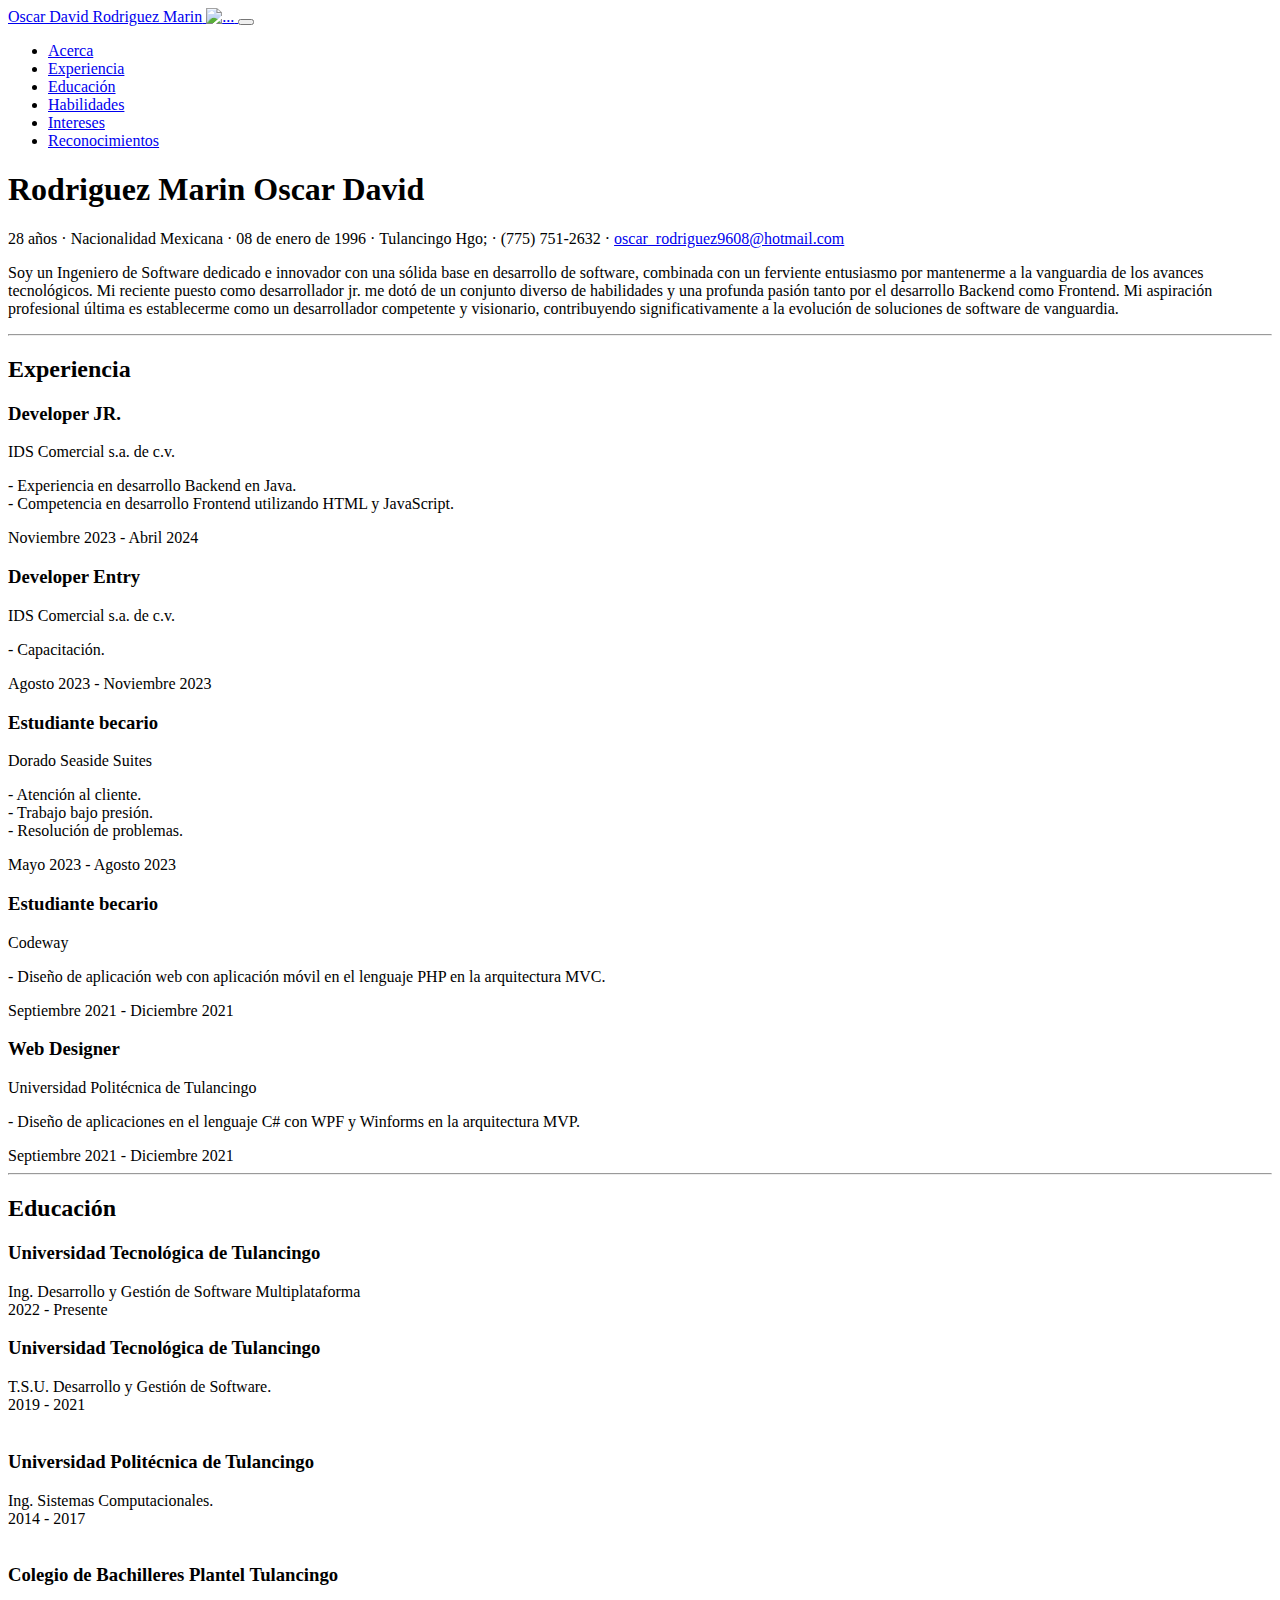
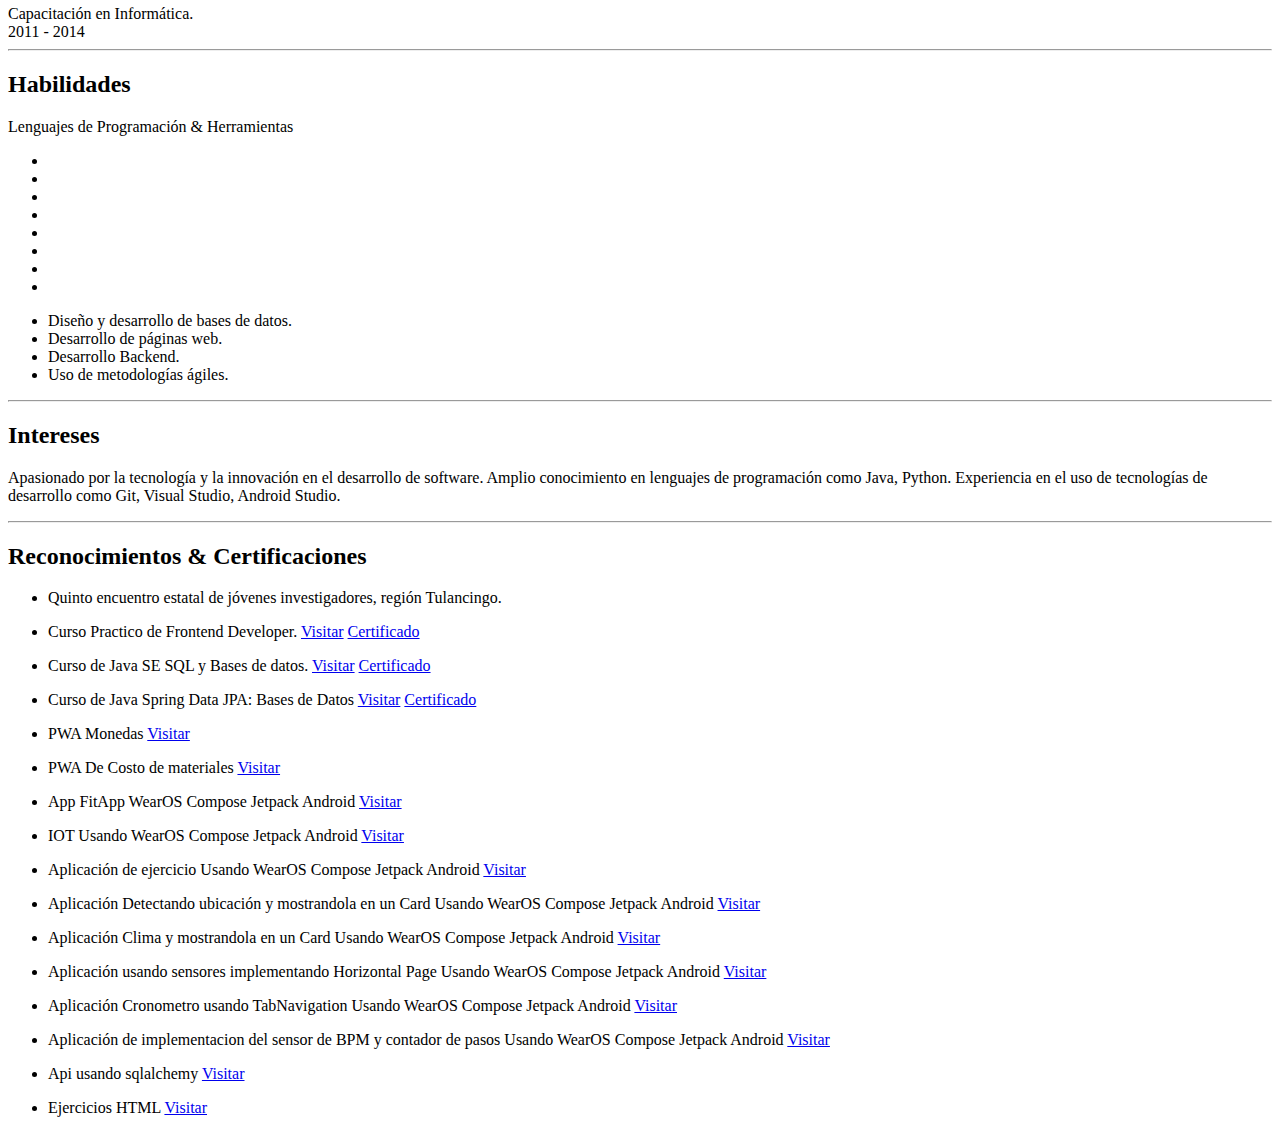
==== index.html @ 76d7041c "Update index.html" ====
<!DOCTYPE html>
<html lang="en">
<head>
    <meta charset="utf-8" />
    <meta name="viewport" content="width=device-width, initial-scale=1, shrink-to-fit=no" />
    <meta name="description" content="" />
    <meta name="author" content="" />
    <link rel="manifest" href="manifest.json" />  
    <title>CV</title>
    <link rel="icon" type="image/x-icon" href="assets/img/favicon.ico" />
    <!-- Font Awesome icons (free version)-->
    <script src="https://use.fontawesome.com/releases/v6.1.0/js/all.js" crossorigin="anonymous"></script>
    <!-- Google fonts-->
    <link href="https://fonts.googleapis.com/css?family=Saira+Extra+Condensed:500,700" rel="stylesheet" type="text/css" />
    <link href="https://fonts.googleapis.com/css?family=Muli:400,400i,800,800i" rel="stylesheet" type="text/css" />
    <!-- Core theme CSS (includes Bootstrap)-->
    <link href="css/styles.css" rel="stylesheet" />
    <script type="text/javascript" src="/js/cache.js"></script>
</head>
<body id="page-top">
    <!-- Navigation-->
      <nav class="navbar navbar-expand-lg navbar-dark bg-primary fixed-top" id="sideNav">
        <a class="navbar-brand js-scroll-trigger" href="#page-top">
            <span class="d-block d-lg-none">Oscar David Rodriguez Marin</span>
            <span class="d-none d-lg-block"><img class="img-fluid img-profile rounded-circle mx-auto mb-2" src="assets/img/profile.jpeg" alt="..." /></span>
        </a>
        <button class="navbar-toggler" type="button" data-bs-toggle="collapse" data-bs-target="#navbarResponsive" aria-controls="navbarResponsive" aria-expanded="false" aria-label="Toggle navigation"><span class="navbar-toggler-icon"></span></button>
        <div class="collapse navbar-collapse" id="navbarResponsive">
            <ul class="navbar-nav">
                <li class="nav-item"><a class="nav-link js-scroll-trigger" href="#about">Acerca</a></li>
                <li class="nav-item"><a class="nav-link js-scroll-trigger" href="#experience">Experiencia</a></li>
                <li class="nav-item"><a class="nav-link js-scroll-trigger" href="#education">Educación</a></li>
                <li class="nav-item"><a class="nav-link js-scroll-trigger" href="#skills">Habilidades</a></li>
                <li class="nav-item"><a class="nav-link js-scroll-trigger" href="#interests">Intereses</a></li>
                <li class="nav-item"><a class="nav-link js-scroll-trigger" href="#awards">Reconocimientos</a></li>
            </ul>
        </div>
    </nav>
    <!-- Page Content-->
    <div class="container-fluid p-0">
        <!-- About-->
        <section class="resume-section" id="about">
            <div class="resume-section-content">
                <h1 class="mb-0">
                    Rodriguez Marin 
                    <span class="text-primary">Oscar David</span>
                </h1>
                <div class="subheading mb-5">
                    28 años · Nacionalidad Mexicana · 08 de enero de 1996 · Tulancingo Hgo; · (775) 751-2632 ·
                    <a href="mailto:oscar_rodriguez9608@hotmail.com">oscar_rodriguez9608@hotmail.com</a>
                </div>
                <p class="lead mb-5">Soy un Ingeniero de Software dedicado e innovador con una sólida base en desarrollo de software, combinada con un ferviente entusiasmo por mantenerme a la vanguardia de los avances tecnológicos. Mi reciente puesto como desarrollador jr. me dotó de un conjunto diverso de habilidades y una profunda pasión tanto por el desarrollo Backend como Frontend. Mi aspiración profesional última es establecerme como un desarrollador competente y visionario, contribuyendo significativamente a la evolución de soluciones de software de vanguardia.</p>
                <div class="social-icons">
                    <a class="social-icon" href="https://www.linkedin.com/in/oscarrdz9608"><i class="fab fa-linkedin-in"></i></a>
                    <a class="social-icon" href="https://github.com/OscarRdz9608"><i class="fab fa-github"></i></a>
                    <a class="social-icon" href="https://www.facebook.com/0zzKaR?mibextid=ZbWKwL"><i class="fab fa-facebook-f"></i></a>
                </div>
            </div>
        </section>
        <hr class="m-0" />
        <!-- Experience-->
        <section class="resume-section" id="experience">
            <div class="resume-section-content">
                <h2 class="mb-5">Experiencia</h2>
                <div class="d-flex flex-column flex-md-row justify-content-between mb-5">
                    <div class="flex-grow-1">
                        <h3 class="mb-0">Developer JR.</h3>
                        <div class="subheading mb-3">IDS Comercial s.a. de c.v.</div>
                        <p>- Experiencia en desarrollo Backend en Java. <br>- Competencia en desarrollo Frontend utilizando HTML y JavaScript.</p>
                    </div>
                    <div class="flex-shrink-0"><span class="text-primary">Noviembre 2023 - Abril 2024</span></div>
                </div>
                <div class="d-flex flex-column flex-md-row justify-content-between mb-5">
                    <div class="flex-grow-1">
                        <h3 class="mb-0">Developer Entry</h3>
                        <div class="subheading mb-3">IDS Comercial s.a. de c.v.</div>
                        <p>- Capacitación.</p>
                    </div>
                    <div class="flex-shrink-0"><span class="text-primary">Agosto 2023 - Noviembre 2023</span></div>
                </div>
                <div class="d-flex flex-column flex-md-row justify-content-between mb-5">
                    <div class="flex-grow-1">
                        <h3 class="mb-0">Estudiante becario</h3>
                        <div class="subheading mb-3">Dorado Seaside Suites</div>
                        <p>- Atención al cliente. <br>- Trabajo bajo presión. <br>- Resolución de problemas.</p>
                    </div>
                    <div class="flex-shrink-0"><span class="text-primary">Mayo 2023 - Agosto 2023</span></div>
                </div>
                <div class="d-flex flex-column flex-md-row justify-content-between mb-5">
                    <div class="flex-grow-1">
                        <h3 class="mb-0">Estudiante becario</h3>
                        <div class="subheading mb-3">Codeway</div>
                        <p>- Diseño de aplicación web con aplicación móvil en el lenguaje PHP en la arquitectura MVC.</p>
                    </div>
                    <div class="flex-shrink-0"><span class="text-primary">Septiembre 2021 - Diciembre 2021</span></div>
                </div>
                <div class="d-flex flex-column flex-md-row justify-content-between mb-5">
                    <div class="flex-grow-1">
                        <h3 class="mb-0">Web Designer</h3>
                        <div class="subheading mb-3">Universidad Politécnica de Tulancingo</div>
                        <p>- Diseño de aplicaciones en el lenguaje C# con WPF y Winforms en la arquitectura MVP.</p>
                    </div>
                    <div class="flex-shrink-0"><span class="text-primary">Septiembre 2021 - Diciembre 2021</span></div>
                </div>
            </div>
        </section>
        <hr class="m-0" />
        <!-- Education-->
        <section class="resume-section" id="education">
            <div class="resume-section-content">
                <h2 class="mb-5">Educación</h2>
                <div class="d-flex flex-column flex-md-row justify-content-between mb-5">
                    <div class="flex-grow-1">
                        <h3 class="mb-0">Universidad Tecnológica de Tulancingo</h3>
                        <div class="subheading mb-3">Ing. Desarrollo y Gestión de Software Multiplataforma</div>
                    </div>
                    <div class="flex-shrink-0"><span class="text-primary">2022 - Presente</span></div>
                </div>
                <div class="d-flex flex-column flex-md-row justify-content-between mb-5">
                    <div class="flex-grow-1">
                        <h3 class="mb-0">Universidad Tecnológica de Tulancingo</h3>
                        <div class="subheading mb-3">T.S.U. Desarrollo y Gestión de Software.</div>
                    </div>
                    <div class="flex-shrink-0"><span class="text-primary">2019 - 2021</span></div>
                </div>
                <br>
                <div class="d-flex flex-column flex-md-row justify-content-between">
                    <div class="flex-grow-1">
                        <h3 class="mb-0">Universidad Politécnica de Tulancingo</h3>
                        <div class="subheading mb-3">Ing. Sistemas Computacionales.</div>
                    </div>
                    <div class="flex-shrink-0"><span class="text-primary">2014 - 2017</span></div>
                </div>
                <br>
                <div class="d-flex flex-column flex-md-row justify-content-between">
                    <div class="flex-grow-1">
                        <h3 class="mb-0">Colegio de Bachilleres Plantel Tulancingo</h3>
                        <div class="subheading mb-3">Capacitación en Informática.</div>
                    </div>
                    <div class="flex-shrink-0"><span class="text-primary">2011 - 2014</span></div>
                </div>
            </div>
        </section>
        <hr class="m-0" />
        <!-- Skills-->
        <section class="resume-section" id="skills">
            <div class="resume-section-content">
                <h2 class="mb-5">Habilidades</h2>
                <div class="subheading mb-3">Lenguajes de Programación & Herramientas</div>
                <ul class="list-inline dev-icons">
                    <li class="list-inline-item"><i class="fab fa-html5"></i></li>
                    <li class="list-inline-item"><i class="fab fa-css3-alt"></i></li>
                    <li class="list-inline-item"><i class="fab fa-js-square"></i></li>
                    <li class="list-inline-item"><i class="fab fa-php"></i></li>
                    <li class="list-inline-item"><i class="fab fa-java"></i></li>
                    <li class="list-inline-item"><i class="fab fa-python"></i></li>
                    <li class="list-inline-item"><i class="fab fa-android"></i></li>
                    <li class="list-inline-item"><i class="fas fa-database"></i></li>
                </ul>
               <ul class="fa-ul mb-0">
                    <li>
                        <span class="fa-li"><i class="fas fa-check"></i></span>
                        Diseño y desarrollo de bases de datos.
                    </li>
                    <li>
                        <span class="fa-li"><i class="fas fa-check"></i></span>
                        Desarrollo de páginas web.
                    </li>
                    <li>
                        <span class="fa-li"><i class="fas fa-check"></i></span>
                        Desarrollo Backend.
                    </li>
                    <li>
                        <span class="fa-li"><i class="fas fa-check"></i></span>
                        Uso de metodologías ágiles.
                    </li>
                </ul>
            </div>
        </section>
        <hr class="m-0" />
        <!-- Interests-->
        <section class="resume-section" id="interests">
            <div class="resume-section-content">
                <h2 class="mb-5">Intereses</h2>
                <p>Apasionado por la tecnología y la innovación en el desarrollo de software. Amplio conocimiento en lenguajes de programación como Java, Python. Experiencia en el uso de tecnologías de desarrollo como Git, Visual Studio, Android Studio.</p>                  
            </div>
        </section>
        <hr class="m-0" />
        <!-- Awards-->
        <section class="resume-section" id="awards">
            <div class="resume-section-content">
                <h2 class="mb-5">Reconocimientos & Certificaciones</h2>
                <ul class="fa-ul mb-0">
                    <li>
                        <span class="fa-li"><i class="fas fa-trophy text-warning"></i></span>
                        Quinto encuentro estatal de jóvenes investigadores, región Tulancingo.
                    </li>
                </ul>

                <ul class="fa-ul mb-0">
                    <li>
                        <span class="fa-li"><i class="fa fa-certificate"></i></span>
                        Curso Practico de Frontend Developer.
                        <a href="https://oscarrdz9608.github.io/frontend-developer-practico/">Visitar</a>
                        <a href="https://github.com/OscarRdz9608/frontend-developer-practico/blob/main/diploma-frontend-developer-practico.pdf">Certificado</a>  
                    </li>
                </ul>
                <ul class="fa-ul mb-0">
                    <li>
                        <span class="fa-li"><i class="fa fa-certificate"></i></span>
                        Curso de Java SE SQL y Bases de datos.
                        <a href="https://github.com/OscarRdz9608/Curso-de-Java-SE-SQL-y-Bases-de-datos">Visitar</a>
                        <a href="#">Certificado</a>  
                    </li>
                </ul>
                <ul class="fa-ul mb-0">
                    <li>
                        <span class="fa-li"><i class="fa fa-certificate"></i></span>
                        Curso de Java Spring Data JPA: Bases de Datos
                        <a href="https://github.com/OscarRdz9608/Curso-de-Java-Spring-Data-JPA">Visitar</a>
                        <a href="https://github.com/OscarRdz9608/Curso-de-Java-Spring-Data-JPA/blob/main/diploma-java-spring-data.pdf">Certificado</a>  
                    </li>
                </ul>
                <ul class="fa-ul mb-0">
                    <li>
                        <span class="fa-li"><i class="fa fa-certificate"></i></span>
                        PWA Monedas
                        <a href="https://github.com/OscarRdz9608/PWA_Materiales">Visitar</a>
                    </li>
                </ul>
                <ul class="fa-ul mb-0">
                    <li>
                        <span class="fa-li"><i class="fa fa-certificate"></i></span>
                        PWA De Costo de materiales
                        <a href="hhttps://github.com/OscarRdz9608/PWA-PaginaCostosMateriales">Visitar</a>
                    </li>
                </ul>
                <ul class="fa-ul mb-0">
                    <li>
                        <span class="fa-li"><i class="fa fa-certificate"></i></span>
                        App FitApp WearOS Compose Jetpack Android
                        <a href="https://github.com/OscarRdz9608/FitApp_Compose_UpdateTheme">Visitar</a>
                    </li>
                </ul>
                <ul class="fa-ul mb-0">
                    <li>
                        <span class="fa-li"><i class="fa fa-certificate"></i></span>
                        IOT Usando WearOS Compose Jetpack Android
                        <a href="https://github.com/OscarRdz9608/IoT-usando-Compose-for-Wear-OS-">Visitar</a>
                    </li>
                </ul><ul class="fa-ul mb-0">
                    <li>
                        <span class="fa-li"><i class="fa fa-certificate"></i></span>
                        Aplicación de ejercicio Usando WearOS Compose Jetpack Android
                        <a href="https://github.com/OscarRdz9608/FitApp_With_ComposeJetpakc_Mobile_WearOs">Visitar</a>
                    </li>
                </ul>
                <ul class="fa-ul mb-0">
                    <li>
                        <span class="fa-li"><i class="fa fa-certificate"></i></span>
                        Aplicación Detectando ubicación y mostrandola en un Card Usando WearOS Compose Jetpack Android
                        <a href="https://github.com/OscarRdz9608/Compose_WearOs_Ubication_inAppCard">Visitar</a>
                    </li>
                </ul>
                <ul class="fa-ul mb-0">
                    <li>
                        <span class="fa-li"><i class="fa fa-certificate"></i></span>
                        Aplicación Clima y mostrandola en un Card Usando WearOS Compose Jetpack Android
                        <a href="https://github.com/OscarRdz9608/Weather_With_ComposeJetpakc_WearOs">Visitar</a>
                    </li>
                </ul>
                <ul class="fa-ul mb-0">
                    <li>
                        <span class="fa-li"><i class="fa fa-certificate"></i></span>
                        Aplicación usando sensores implementando Horizontal Page Usando WearOS Compose Jetpack Android
                        <a href="https://github.com/OscarRdz9608/Horizontal_Page_WearOs-Sensors">Visitar</a>
                    </li>
                </ul>
                <ul class="fa-ul mb-0">
                    <li>
                        <span class="fa-li"><i class="fa fa-certificate"></i></span>
                        Aplicación Cronometro usando TabNavigation Usando WearOS Compose Jetpack Android
                        <a href="https://github.com/OscarRdz9608/-RateSensor_StepCounterSensor_WearOs-_With_Parameter">Visitar</a>
                    </li>
                </ul>
                <ul class="fa-ul mb-0">
                    <li>
                        <span class="fa-li"><i class="fa fa-certificate"></i></span>
                        Aplicación de implementacion del sensor de BPM y contador de pasos Usando WearOS Compose Jetpack Android
                        <a href="https://github.com/OscarRdz9608/Compose_WearOs_Ubication_inAppCard">Visitar</a>
                    </li>
                </ul>
                <ul class="fa-ul mb-0">
                    <li>
                        <span class="fa-li"><i class="fa fa-certificate"></i></span>
                        Api usando sqlalchemy
                        <a href="https://github.com/OscarRdz9608/sqlalchemy">Visitar</a>
                    </li>
                </ul>
                <ul class="fa-ul mb-0">
                    <li>
                        <span class="fa-li"><i class="fa fa-certificate"></i></span>
                        Ejercicios HTML
                        <a href="https://github.com/OscarRdz9608/html">Visitar</a>
                    </li>
                </ul>

            </div>
        </section>
          <!-- Bootstrap core JS-->
    <script src="https://cdn.jsdelivr.net/npm/bootstrap@5.1.3/dist/js/bootstrap.bundle.min.js"></script>
    <!-- Core theme JS-->
    <script src="js/scripts.js"></script>
</body>
</html>
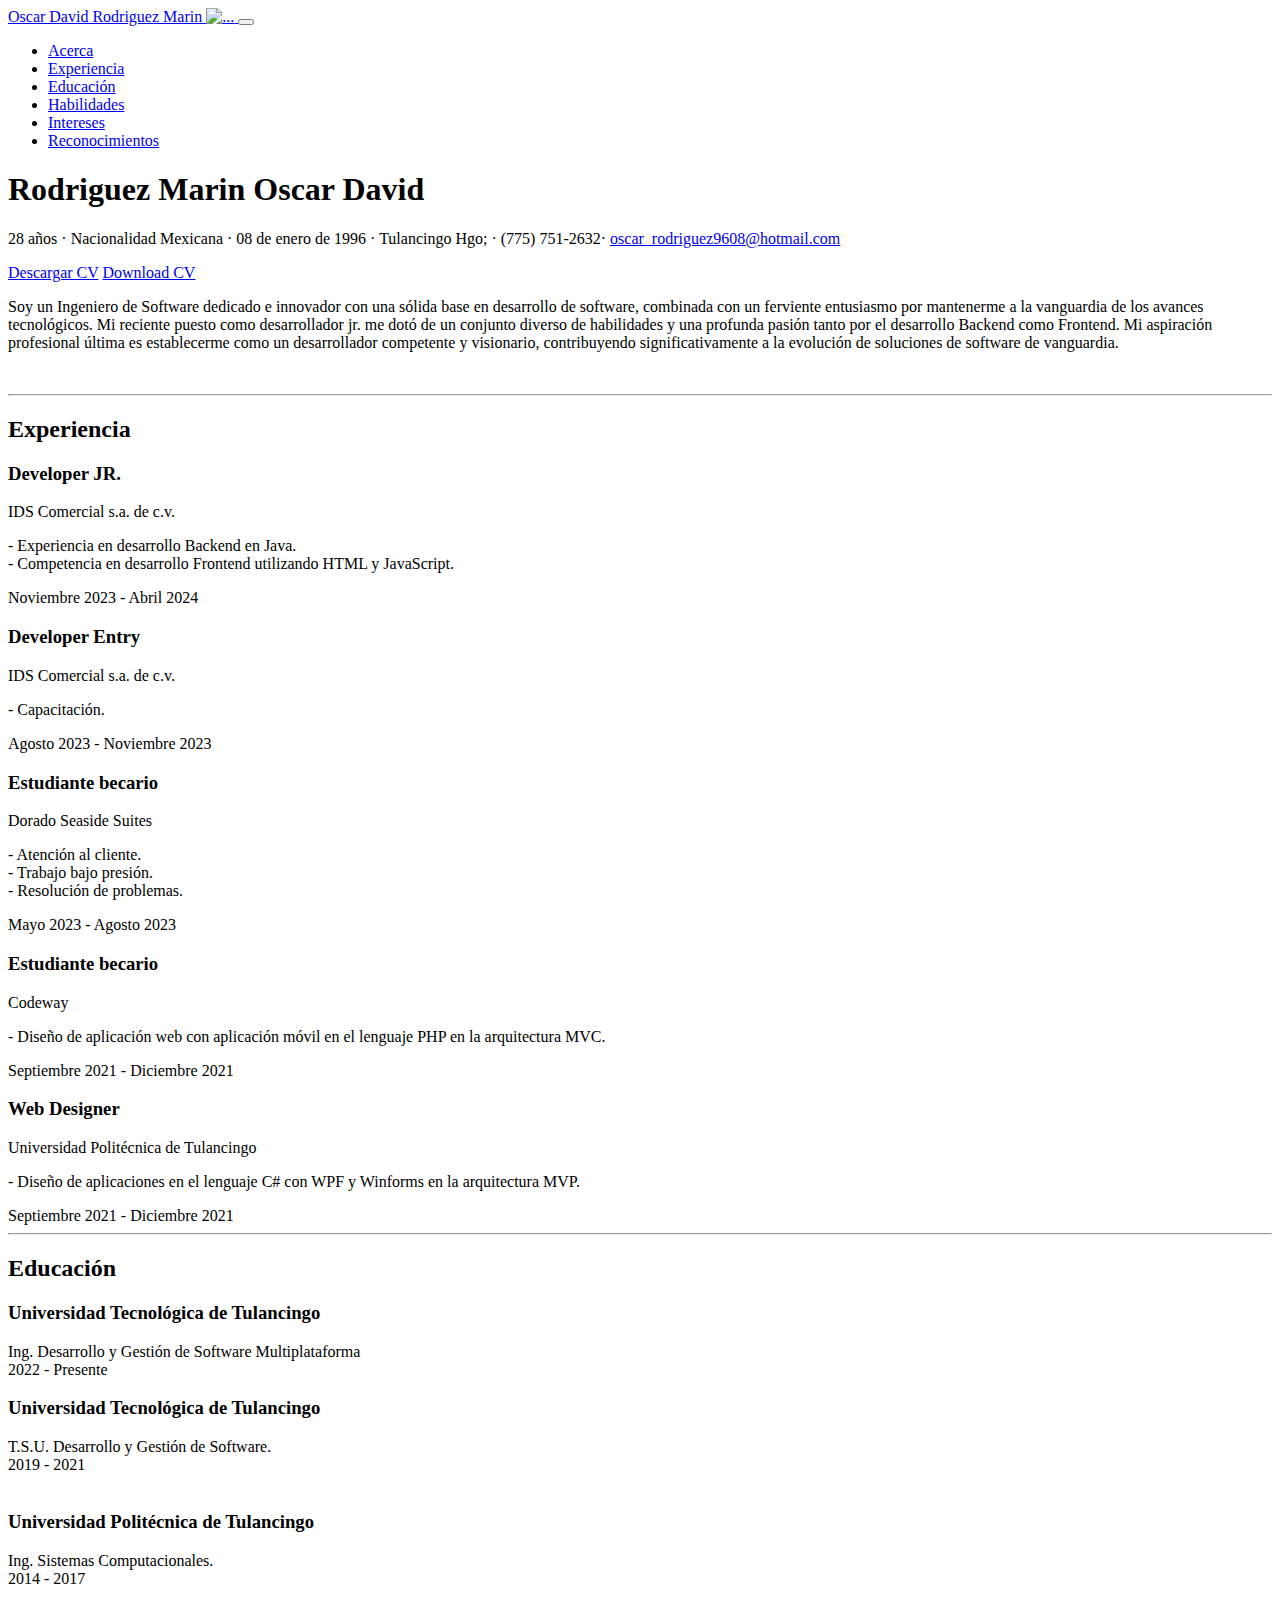
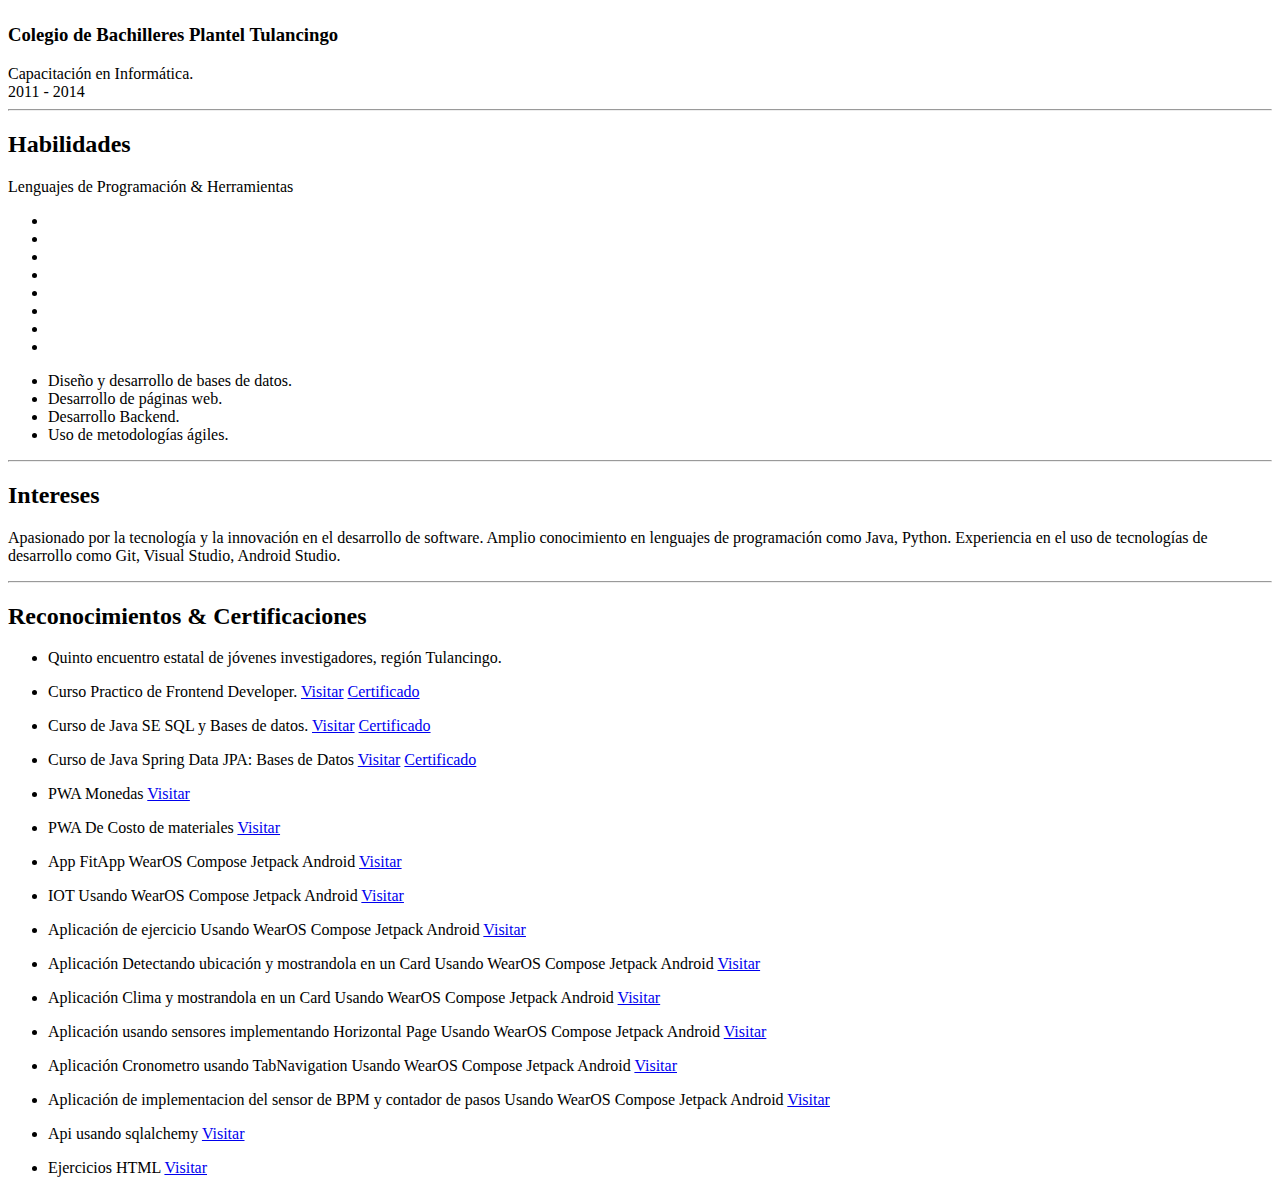
==== commit fb3ab270: "Update index.html" ====
--- a/index.html
+++ b/index.html
@@ -46,8 +46,12 @@
                     <span class="text-primary">Oscar David</span>
                 </h1>
                 <div class="subheading mb-5">
-                    28 años · Nacionalidad Mexicana · 08 de enero de 1996 · Tulancingo Hgo; · (775) 751-2632 ·
+                    28 años · Nacionalidad Mexicana · 08 de enero de 1996 · Tulancingo Hgo; · (775) 751-2632·
                     <a href="mailto:oscar_rodriguez9608@hotmail.com">oscar_rodriguez9608@hotmail.com</a>
+                    <p class="cva">
+                        <a href="https://github.com/OscarRdz9608/PWACurriculumVitae/blob/main/CVActualizado.pdf">Descargar CV</a>
+                        <a href="https://github.com/OscarRdz9608/PWACurriculumVitae/blob/main/CVUpdateOscar.pdf">Download CV</a>
+                    </p>
                 </div>
                 <p class="lead mb-5">Soy un Ingeniero de Software dedicado e innovador con una sólida base en desarrollo de software, combinada con un ferviente entusiasmo por mantenerme a la vanguardia de los avances tecnológicos. Mi reciente puesto como desarrollador jr. me dotó de un conjunto diverso de habilidades y una profunda pasión tanto por el desarrollo Backend como Frontend. Mi aspiración profesional última es establecerme como un desarrollador competente y visionario, contribuyendo significativamente a la evolución de soluciones de software de vanguardia.</p>
                 <div class="social-icons">
@@ -55,6 +59,7 @@
                     <a class="social-icon" href="https://github.com/OscarRdz9608"><i class="fab fa-github"></i></a>
                     <a class="social-icon" href="https://www.facebook.com/0zzKaR?mibextid=ZbWKwL"><i class="fab fa-facebook-f"></i></a>
                 </div>
+                <br>
             </div>
         </section>
         <hr class="m-0" />
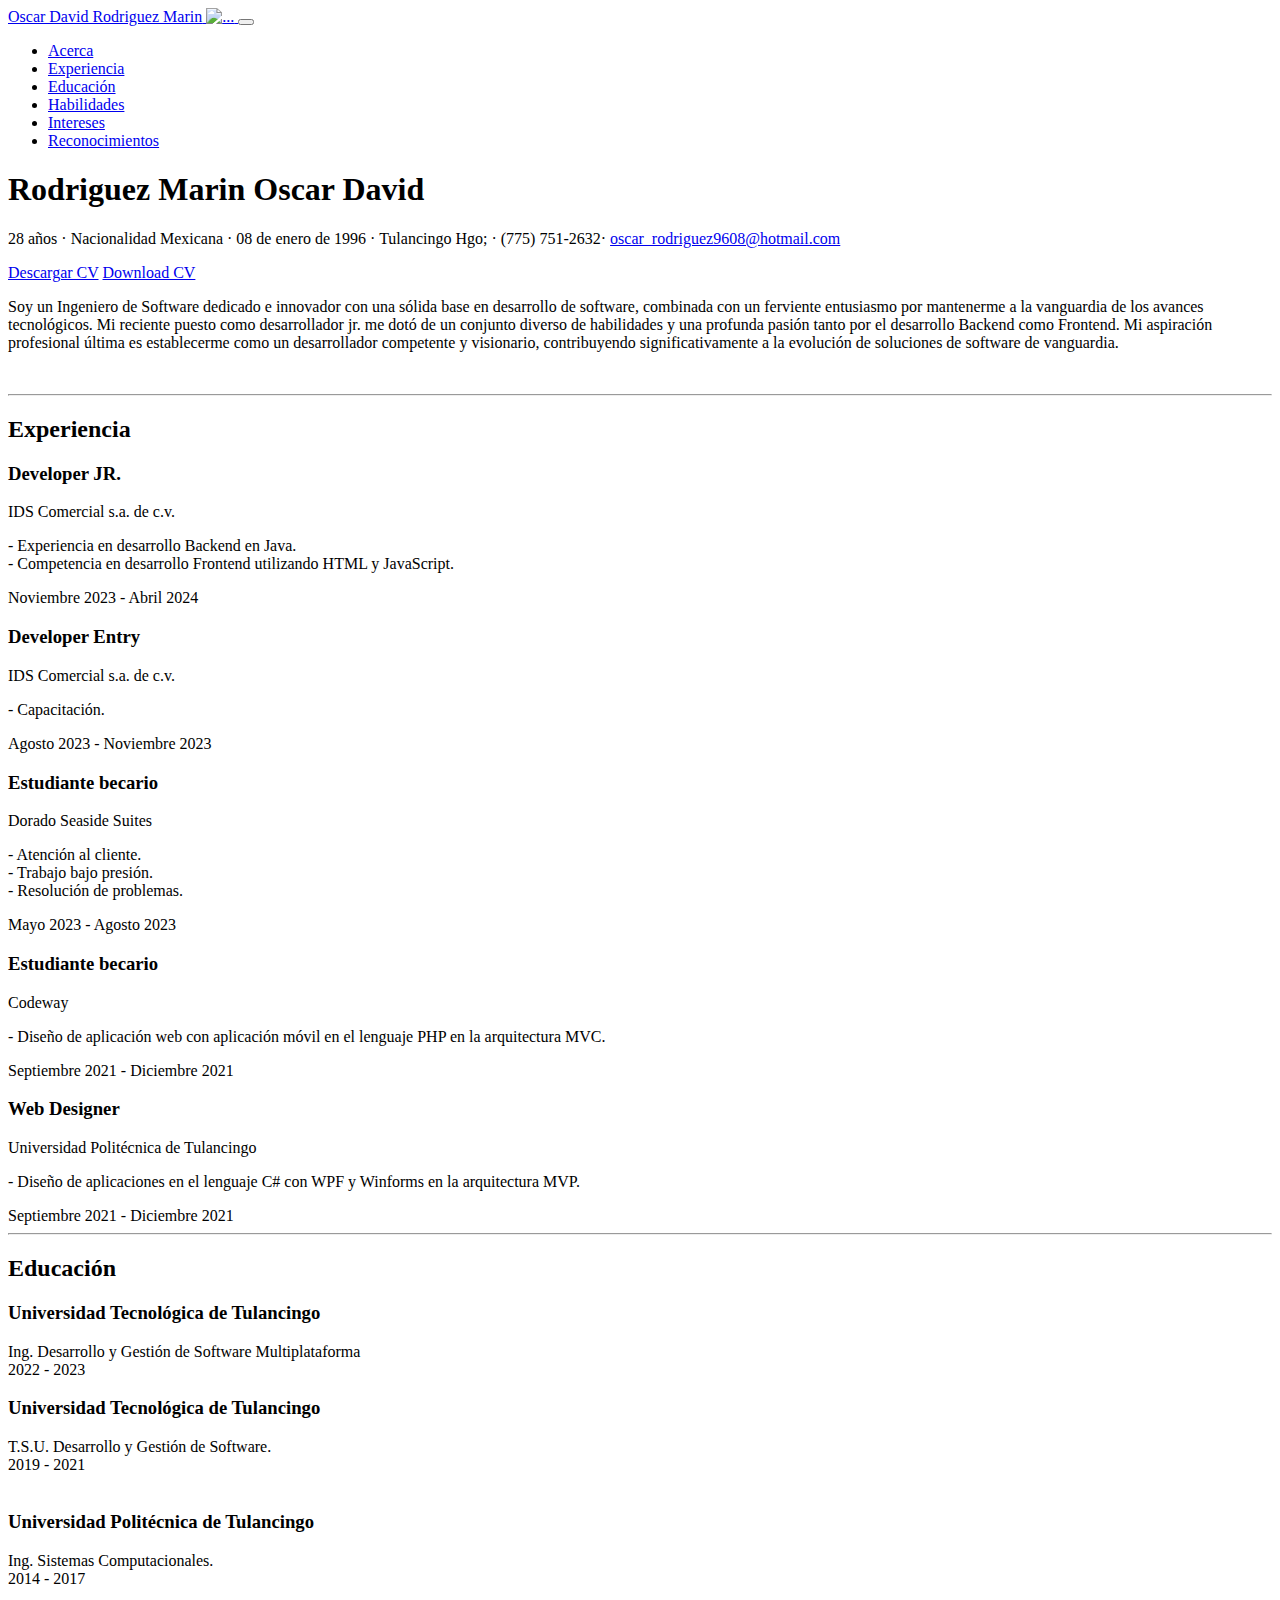
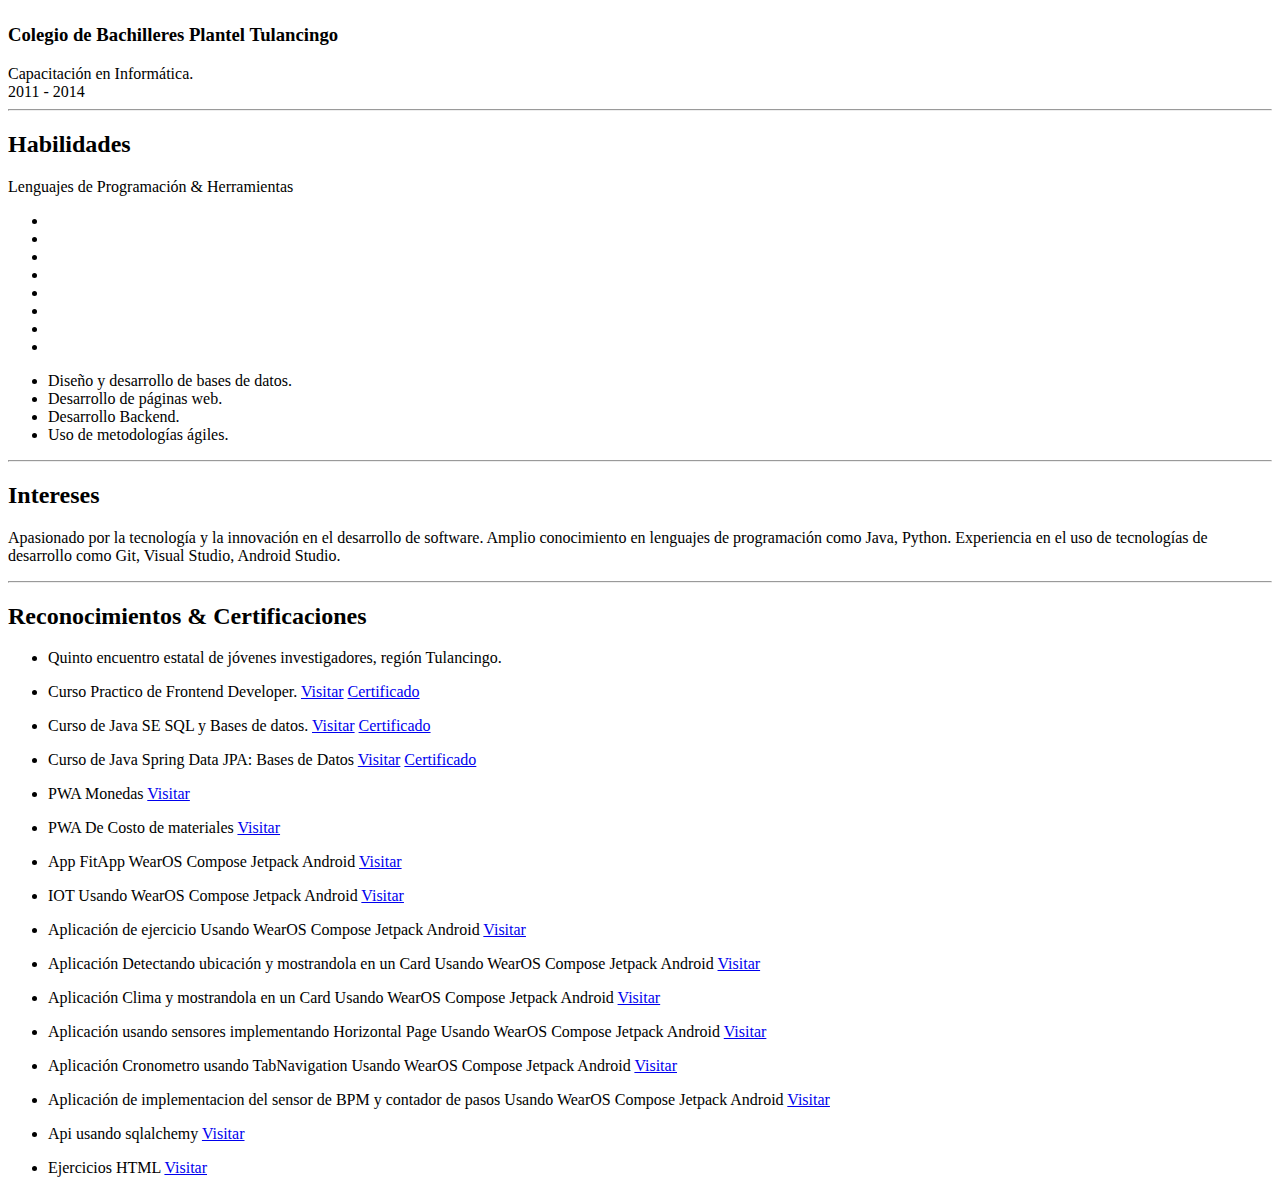
==== commit 147f871e: "Update index.html" ====
--- a/index.html
+++ b/index.html
@@ -119,7 +119,7 @@
                         <h3 class="mb-0">Universidad Tecnológica de Tulancingo</h3>
                         <div class="subheading mb-3">Ing. Desarrollo y Gestión de Software Multiplataforma</div>
                     </div>
-                    <div class="flex-shrink-0"><span class="text-primary">2022 - Presente</span></div>
+                    <div class="flex-shrink-0"><span class="text-primary">2022 - 2023</span></div>
                 </div>
                 <div class="d-flex flex-column flex-md-row justify-content-between mb-5">
                     <div class="flex-grow-1">
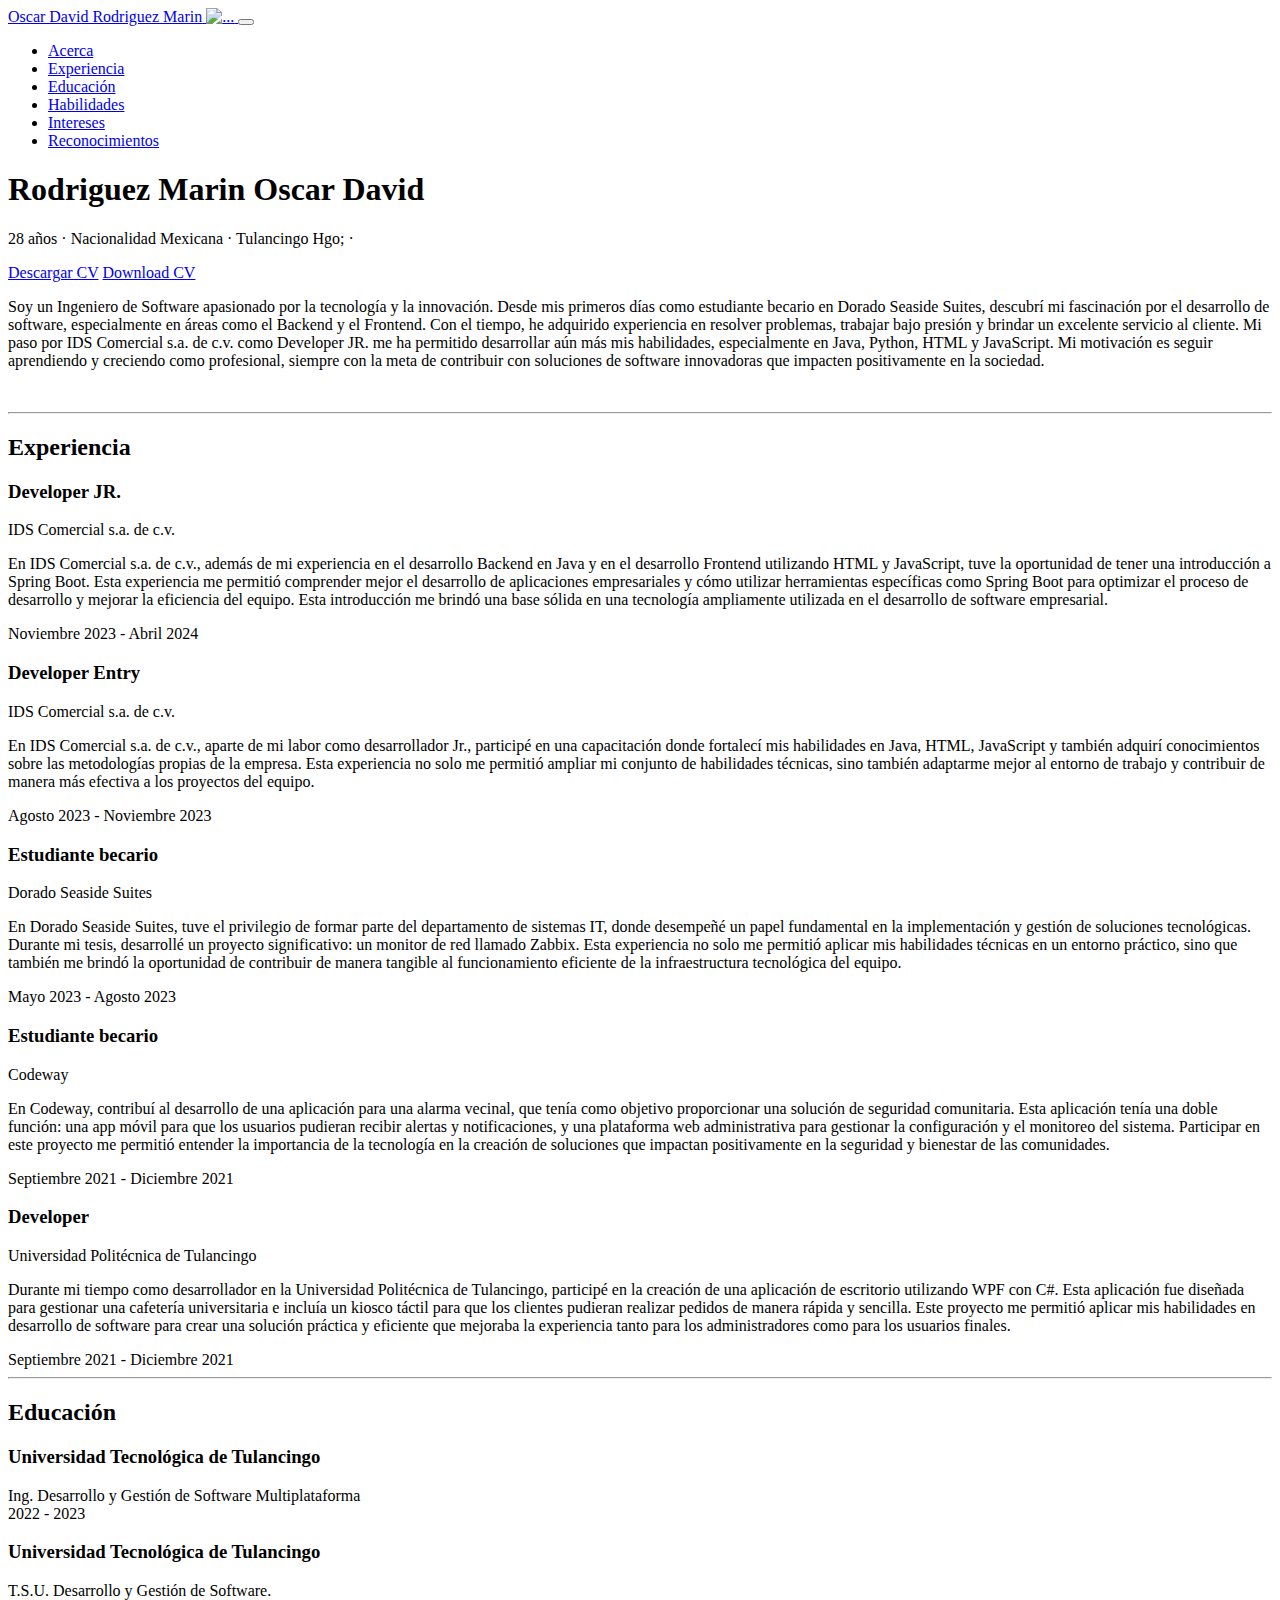
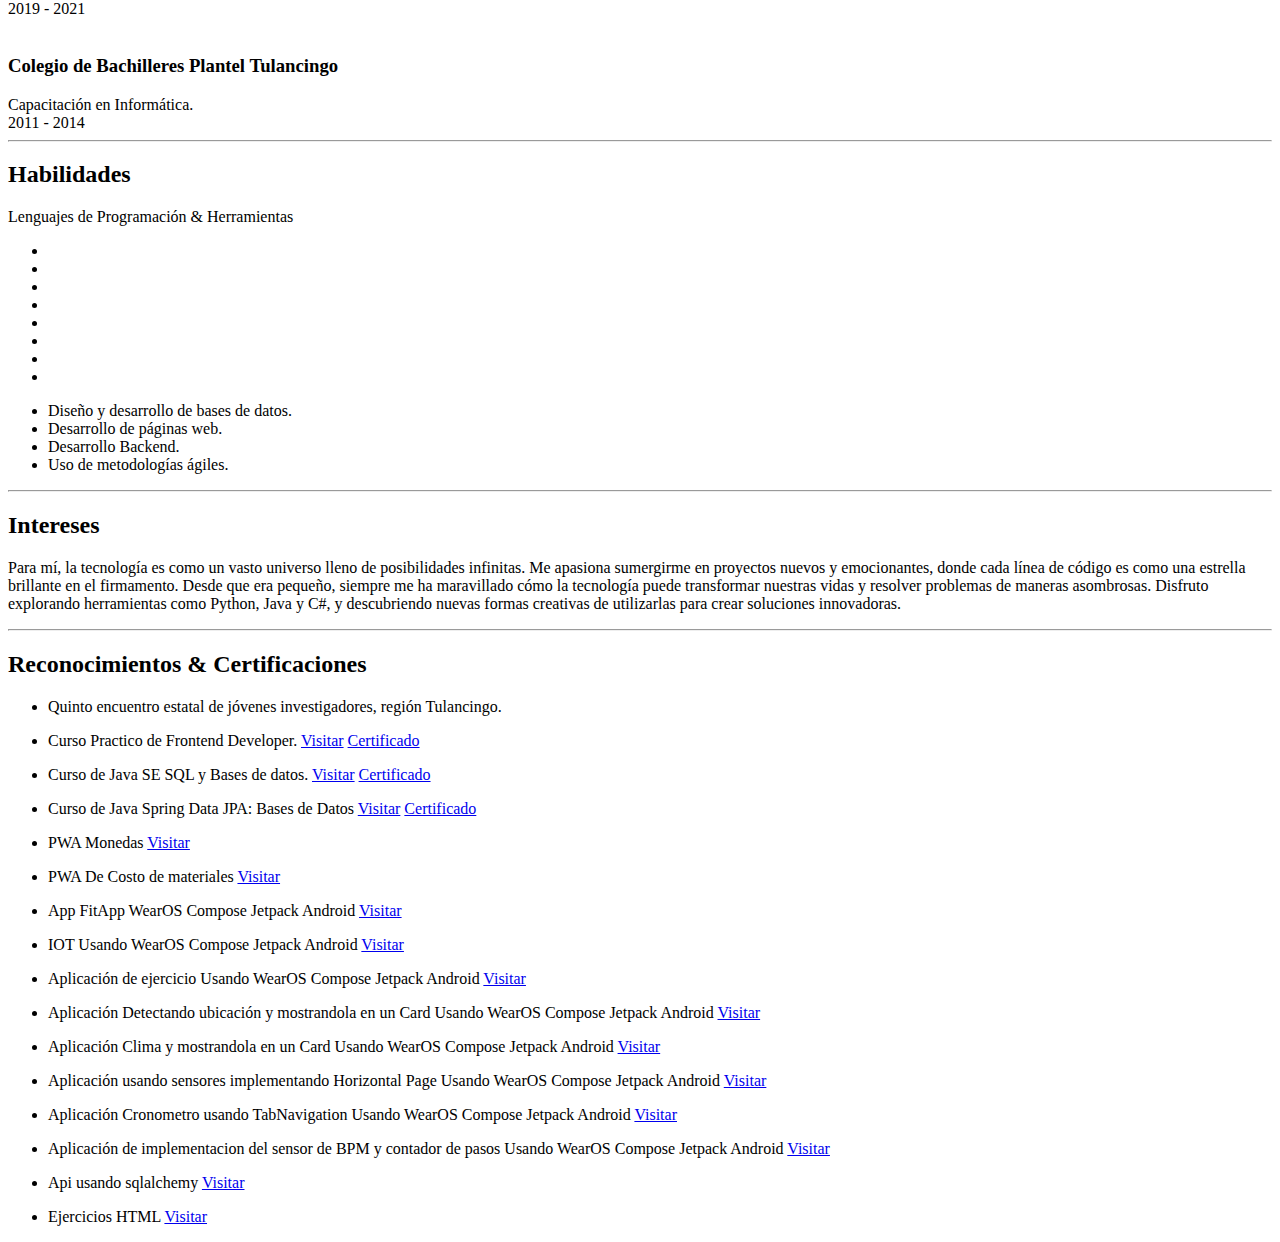
==== commit 66f7e2c3: "Update index.html" ====
--- a/index.html
+++ b/index.html
@@ -46,14 +46,13 @@
                     <span class="text-primary">Oscar David</span>
                 </h1>
                 <div class="subheading mb-5">
-                    28 años · Nacionalidad Mexicana · 08 de enero de 1996 · Tulancingo Hgo; · (775) 751-2632·
-                    <a href="mailto:oscar_rodriguez9608@hotmail.com">oscar_rodriguez9608@hotmail.com</a>
+                    28 años · Nacionalidad Mexicana · Tulancingo Hgo; ·
                     <p class="cva">
                         <a href="https://github.com/OscarRdz9608/PWACurriculumVitae/blob/main/CVActualizado.pdf">Descargar CV</a>
                         <a href="https://github.com/OscarRdz9608/PWACurriculumVitae/blob/main/CVUpdateOscar.pdf">Download CV</a>
                     </p>
                 </div>
-                <p class="lead mb-5">Soy un Ingeniero de Software dedicado e innovador con una sólida base en desarrollo de software, combinada con un ferviente entusiasmo por mantenerme a la vanguardia de los avances tecnológicos. Mi reciente puesto como desarrollador jr. me dotó de un conjunto diverso de habilidades y una profunda pasión tanto por el desarrollo Backend como Frontend. Mi aspiración profesional última es establecerme como un desarrollador competente y visionario, contribuyendo significativamente a la evolución de soluciones de software de vanguardia.</p>
+                <p class="lead1 mb-5">Soy un Ingeniero de Software apasionado por la tecnología y la innovación. Desde mis primeros días como estudiante becario en Dorado Seaside Suites, descubrí mi fascinación por el desarrollo de software, especialmente en áreas como el Backend y el Frontend. Con el tiempo, he adquirido experiencia en resolver problemas, trabajar bajo presión y brindar un excelente servicio al cliente. Mi paso por IDS Comercial s.a. de c.v. como Developer JR. me ha permitido desarrollar aún más mis habilidades, especialmente en Java, Python, HTML y JavaScript. Mi motivación es seguir aprendiendo y creciendo como profesional, siempre con la meta de contribuir con soluciones de software innovadoras que impacten positivamente en la sociedad.</p>
                 <div class="social-icons">
                     <a class="social-icon" href="https://www.linkedin.com/in/oscarrdz9608"><i class="fab fa-linkedin-in"></i></a>
                     <a class="social-icon" href="https://github.com/OscarRdz9608"><i class="fab fa-github"></i></a>
@@ -71,7 +70,7 @@
                     <div class="flex-grow-1">
                         <h3 class="mb-0">Developer JR.</h3>
                         <div class="subheading mb-3">IDS Comercial s.a. de c.v.</div>
-                        <p>- Experiencia en desarrollo Backend en Java. <br>- Competencia en desarrollo Frontend utilizando HTML y JavaScript.</p>
+                        <p class="lead1">En IDS Comercial s.a. de c.v., además de mi experiencia en el desarrollo Backend en Java y en el desarrollo Frontend utilizando HTML y JavaScript, tuve la oportunidad de tener una introducción a Spring Boot. Esta experiencia me permitió comprender mejor el desarrollo de aplicaciones empresariales y cómo utilizar herramientas específicas como Spring Boot para optimizar el proceso de desarrollo y mejorar la eficiencia del equipo. Esta introducción me brindó una base sólida en una tecnología ampliamente utilizada en el desarrollo de software empresarial.</p>
                     </div>
                     <div class="flex-shrink-0"><span class="text-primary">Noviembre 2023 - Abril 2024</span></div>
                 </div>
@@ -79,7 +78,7 @@
                     <div class="flex-grow-1">
                         <h3 class="mb-0">Developer Entry</h3>
                         <div class="subheading mb-3">IDS Comercial s.a. de c.v.</div>
-                        <p>- Capacitación.</p>
+                        <p class="lead1">En IDS Comercial s.a. de c.v., aparte de mi labor como desarrollador Jr., participé en una capacitación donde fortalecí mis habilidades en Java, HTML, JavaScript y también adquirí conocimientos sobre las metodologías propias de la empresa. Esta experiencia no solo me permitió ampliar mi conjunto de habilidades técnicas, sino también adaptarme mejor al entorno de trabajo y contribuir de manera más efectiva a los proyectos del equipo.</p>
                     </div>
                     <div class="flex-shrink-0"><span class="text-primary">Agosto 2023 - Noviembre 2023</span></div>
                 </div>
@@ -87,7 +86,7 @@
                     <div class="flex-grow-1">
                         <h3 class="mb-0">Estudiante becario</h3>
                         <div class="subheading mb-3">Dorado Seaside Suites</div>
-                        <p>- Atención al cliente. <br>- Trabajo bajo presión. <br>- Resolución de problemas.</p>
+                        <p class="lead1">En Dorado Seaside Suites, tuve el privilegio de formar parte del departamento de sistemas IT, donde desempeñé un papel fundamental en la implementación y gestión de soluciones tecnológicas. Durante mi tesis, desarrollé un proyecto significativo: un monitor de red llamado Zabbix. Esta experiencia no solo me permitió aplicar mis habilidades técnicas en un entorno práctico, sino que también me brindó la oportunidad de contribuir de manera tangible al funcionamiento eficiente de la infraestructura tecnológica del equipo.</p>
                     </div>
                     <div class="flex-shrink-0"><span class="text-primary">Mayo 2023 - Agosto 2023</span></div>
                 </div>
@@ -95,15 +94,16 @@
                     <div class="flex-grow-1">
                         <h3 class="mb-0">Estudiante becario</h3>
                         <div class="subheading mb-3">Codeway</div>
-                        <p>- Diseño de aplicación web con aplicación móvil en el lenguaje PHP en la arquitectura MVC.</p>
+                        <p class="lead1">
+                            En Codeway, contribuí al desarrollo de una aplicación para una alarma vecinal, que tenía como objetivo proporcionar una solución de seguridad comunitaria. Esta aplicación tenía una doble función: una app móvil para que los usuarios pudieran recibir alertas y notificaciones, y una plataforma web administrativa para gestionar la configuración y el monitoreo del sistema. Participar en este proyecto me permitió entender la importancia de la tecnología en la creación de soluciones que impactan positivamente en la seguridad y bienestar de las comunidades.</p>
                     </div>
                     <div class="flex-shrink-0"><span class="text-primary">Septiembre 2021 - Diciembre 2021</span></div>
                 </div>
                 <div class="d-flex flex-column flex-md-row justify-content-between mb-5">
                     <div class="flex-grow-1">
-                        <h3 class="mb-0">Web Designer</h3>
+                        <h3 class="mb-0">Developer</h3>
                         <div class="subheading mb-3">Universidad Politécnica de Tulancingo</div>
-                        <p>- Diseño de aplicaciones en el lenguaje C# con WPF y Winforms en la arquitectura MVP.</p>
+                        <p class="lead1">Durante mi tiempo como desarrollador en la Universidad Politécnica de Tulancingo, participé en la creación de una aplicación de escritorio utilizando WPF con C#. Esta aplicación fue diseñada para gestionar una cafetería universitaria e incluía un kiosco táctil para que los clientes pudieran realizar pedidos de manera rápida y sencilla. Este proyecto me permitió aplicar mis habilidades en desarrollo de software para crear una solución práctica y eficiente que mejoraba la experiencia tanto para los administradores como para los usuarios finales.</p>
                     </div>
                     <div class="flex-shrink-0"><span class="text-primary">Septiembre 2021 - Diciembre 2021</span></div>
                 </div>
@@ -127,14 +127,6 @@
                         <div class="subheading mb-3">T.S.U. Desarrollo y Gestión de Software.</div>
                     </div>
                     <div class="flex-shrink-0"><span class="text-primary">2019 - 2021</span></div>
-                </div>
-                <br>
-                <div class="d-flex flex-column flex-md-row justify-content-between">
-                    <div class="flex-grow-1">
-                        <h3 class="mb-0">Universidad Politécnica de Tulancingo</h3>
-                        <div class="subheading mb-3">Ing. Sistemas Computacionales.</div>
-                    </div>
-                    <div class="flex-shrink-0"><span class="text-primary">2014 - 2017</span></div>
                 </div>
                 <br>
                 <div class="d-flex flex-column flex-md-row justify-content-between">
@@ -187,7 +179,7 @@
         <section class="resume-section" id="interests">
             <div class="resume-section-content">
                 <h2 class="mb-5">Intereses</h2>
-                <p>Apasionado por la tecnología y la innovación en el desarrollo de software. Amplio conocimiento en lenguajes de programación como Java, Python. Experiencia en el uso de tecnologías de desarrollo como Git, Visual Studio, Android Studio.</p>                  
+                <p class="lead1">Para mí, la tecnología es como un vasto universo lleno de posibilidades infinitas. Me apasiona sumergirme en proyectos nuevos y emocionantes, donde cada línea de código es como una estrella brillante en el firmamento. Desde que era pequeño, siempre me ha maravillado cómo la tecnología puede transformar nuestras vidas y resolver problemas de maneras asombrosas. Disfruto explorando herramientas como Python, Java y C#, y descubriendo nuevas formas creativas de utilizarlas para crear soluciones innovadoras.</p>                  
             </div>
         </section>
         <hr class="m-0" />
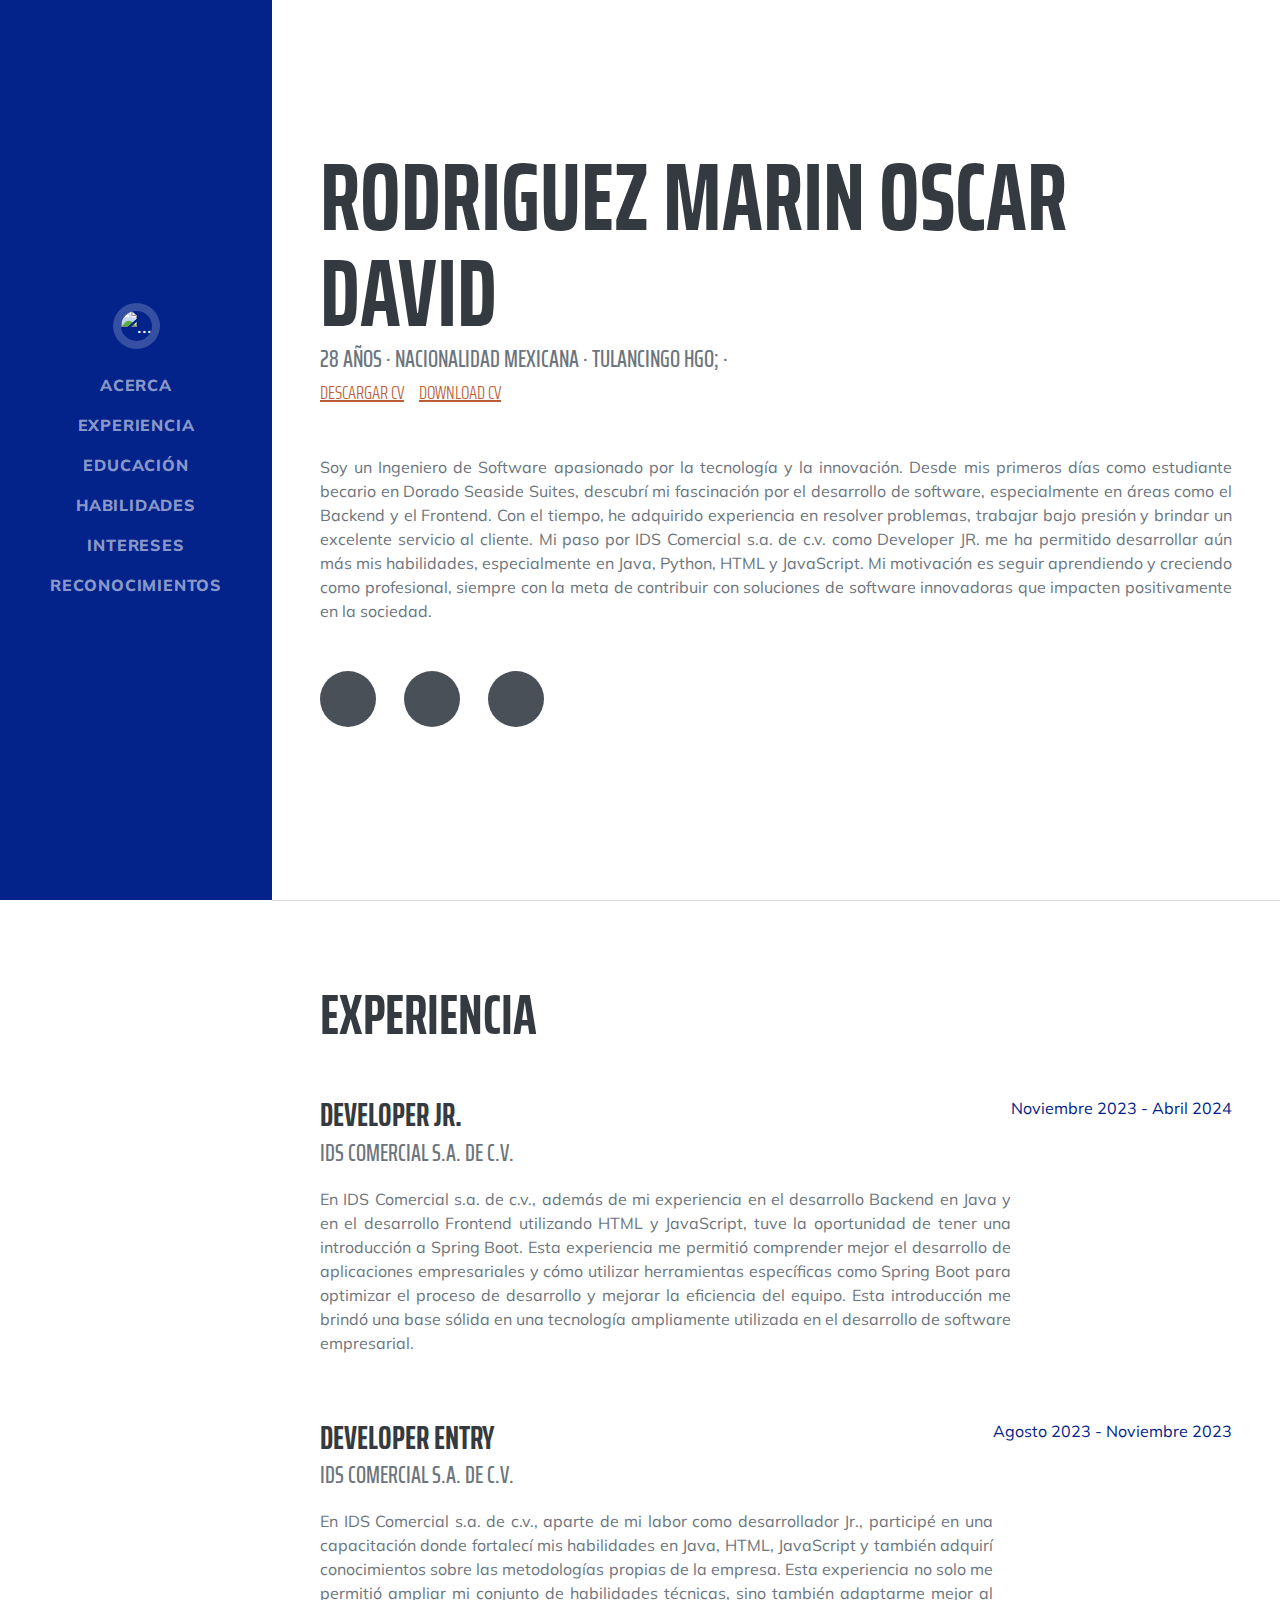
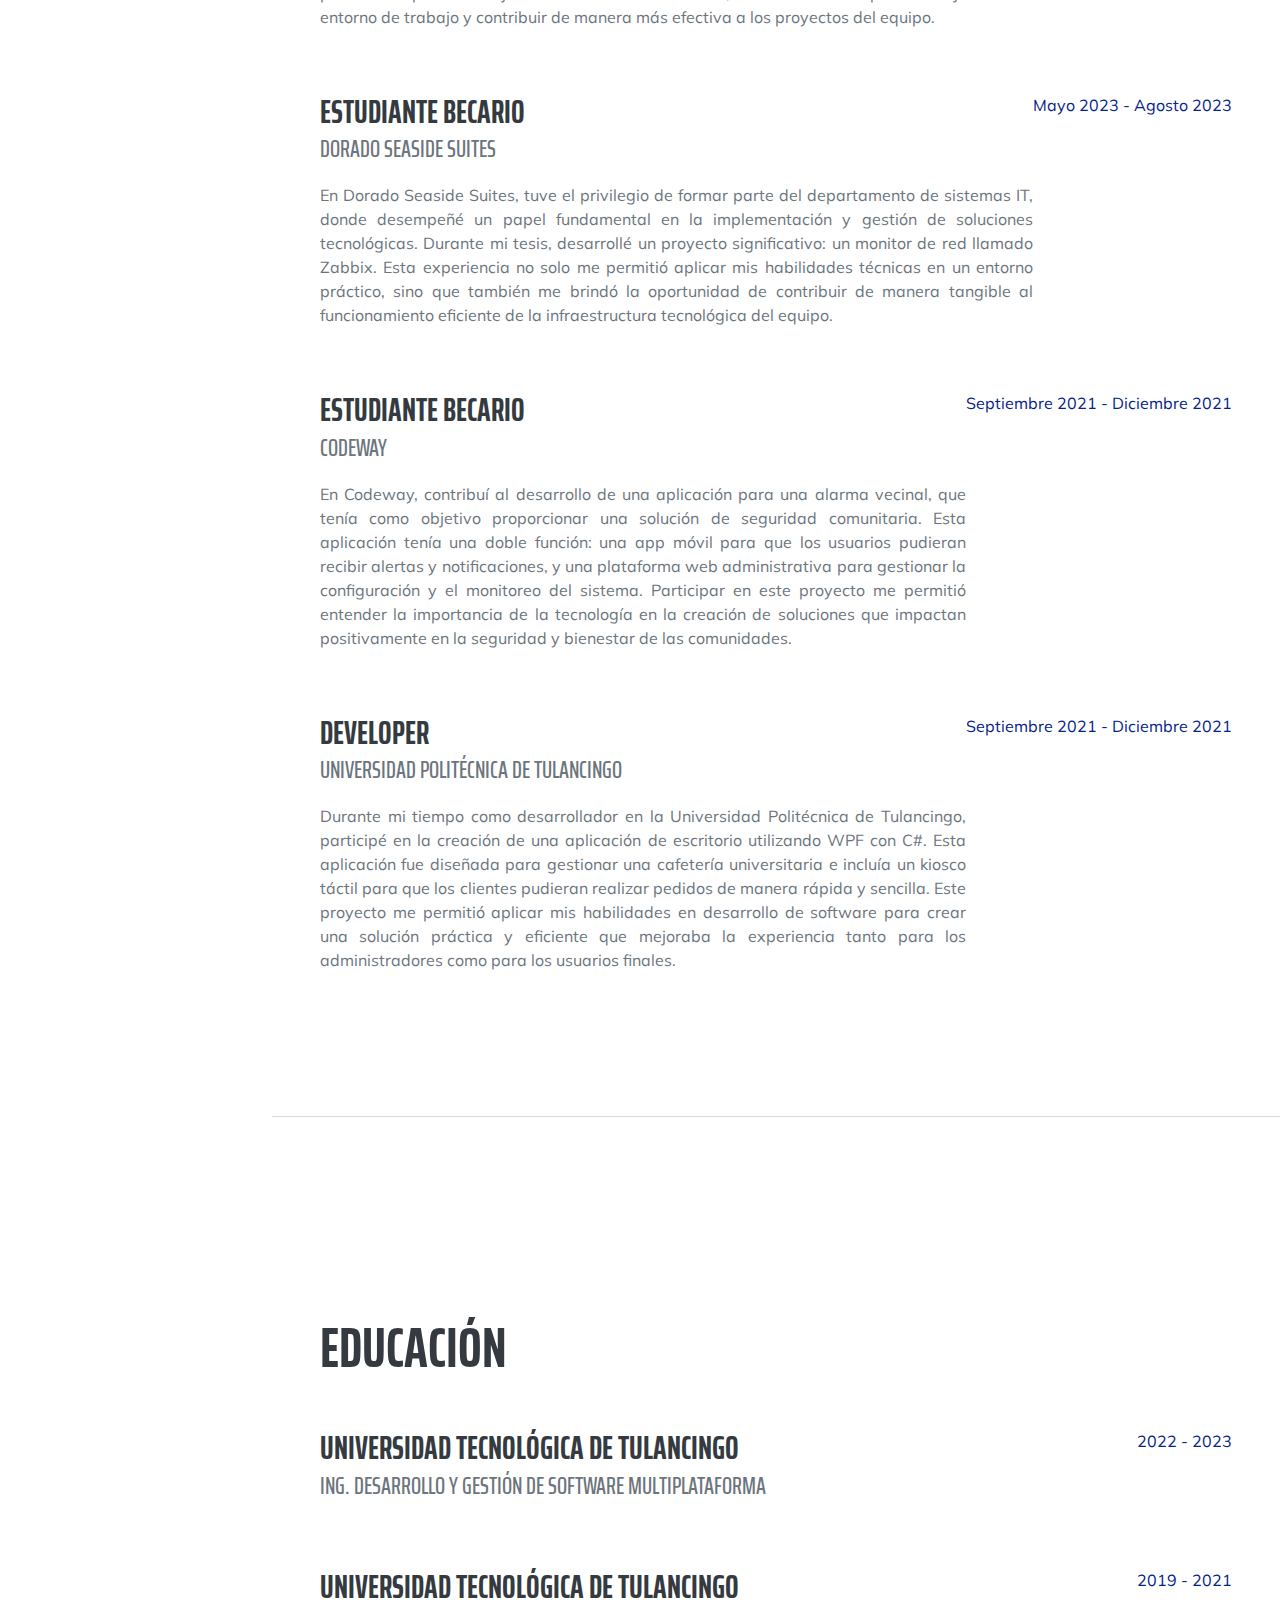
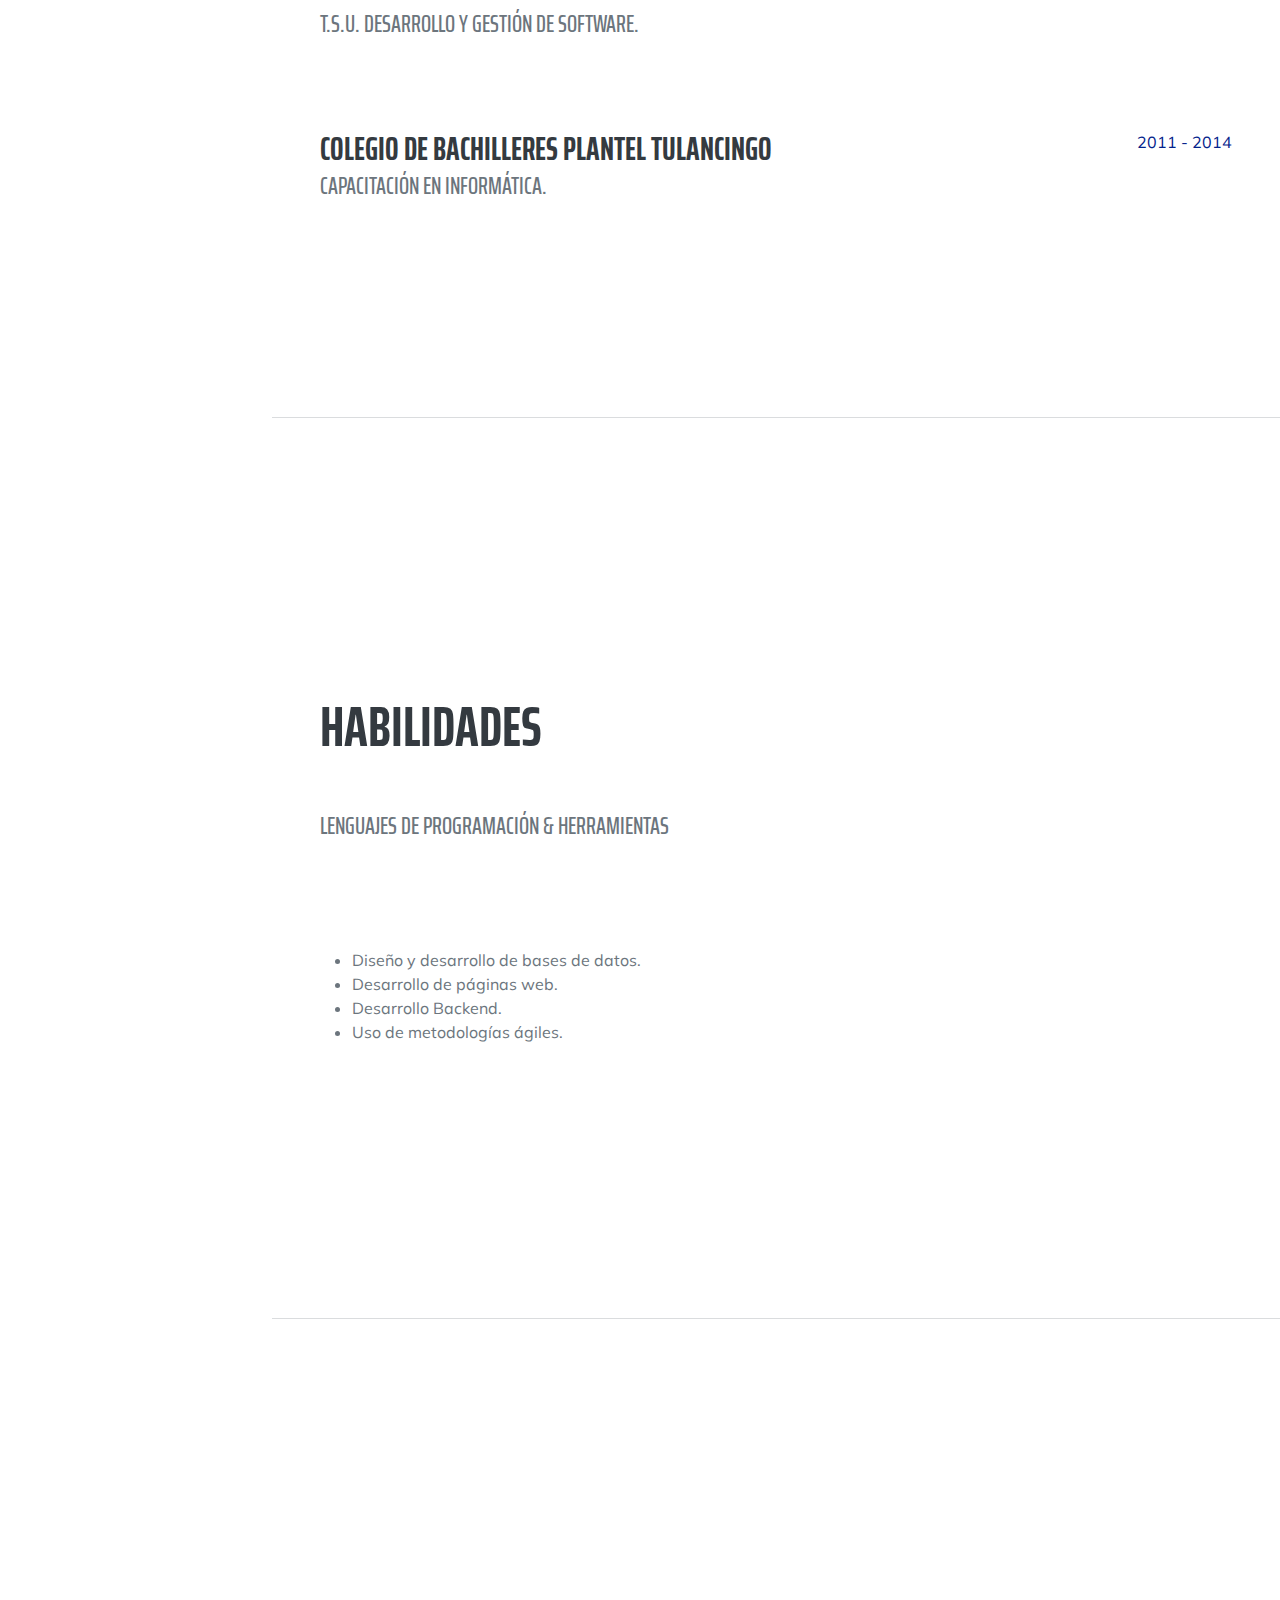
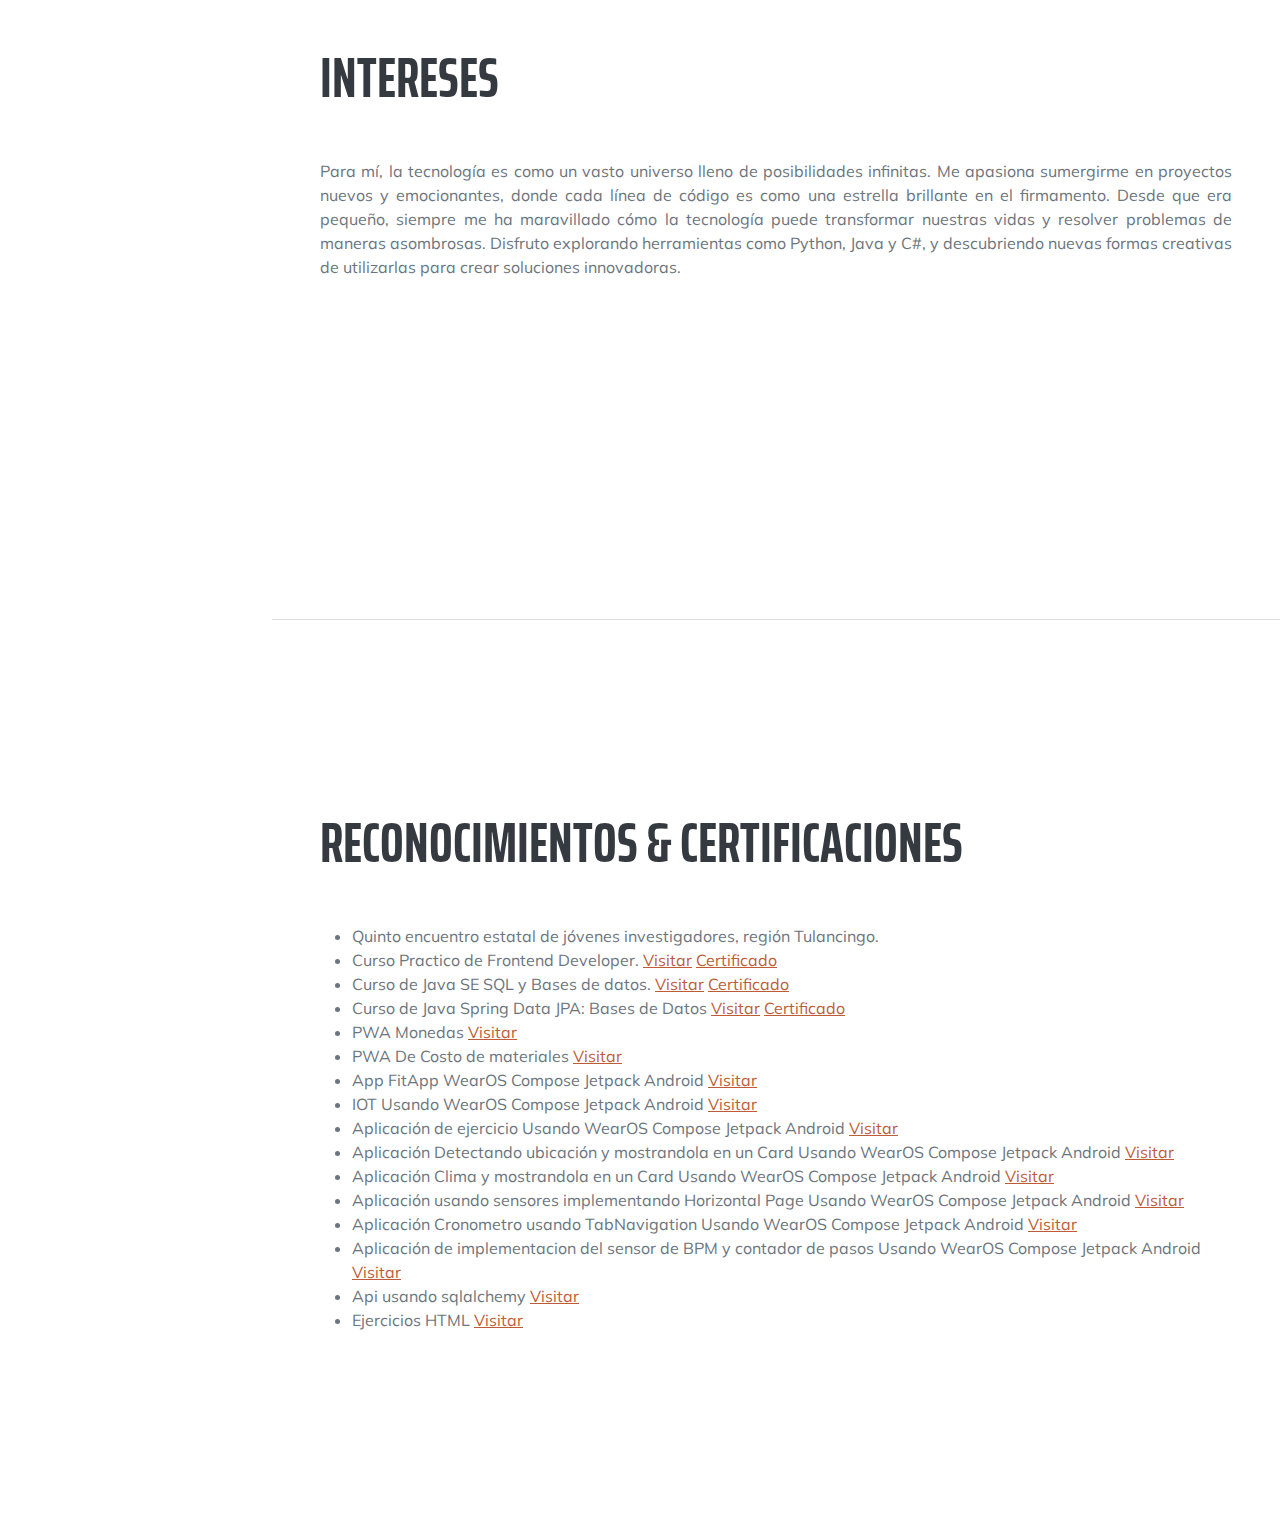
==== commit e3d0b09f: "Update index.html" ====
--- a/index.html
+++ b/index.html
@@ -43,7 +43,7 @@
             <div class="resume-section-content">
                 <h1 class="mb-0">
                     Rodriguez Marin 
-                    <span class="text-primary">Oscar David</span>
+                    <span class="mb-0">Oscar David</span>
                 </h1>
                 <div class="subheading mb-5">
                     28 años · Nacionalidad Mexicana · Tulancingo Hgo; ·
